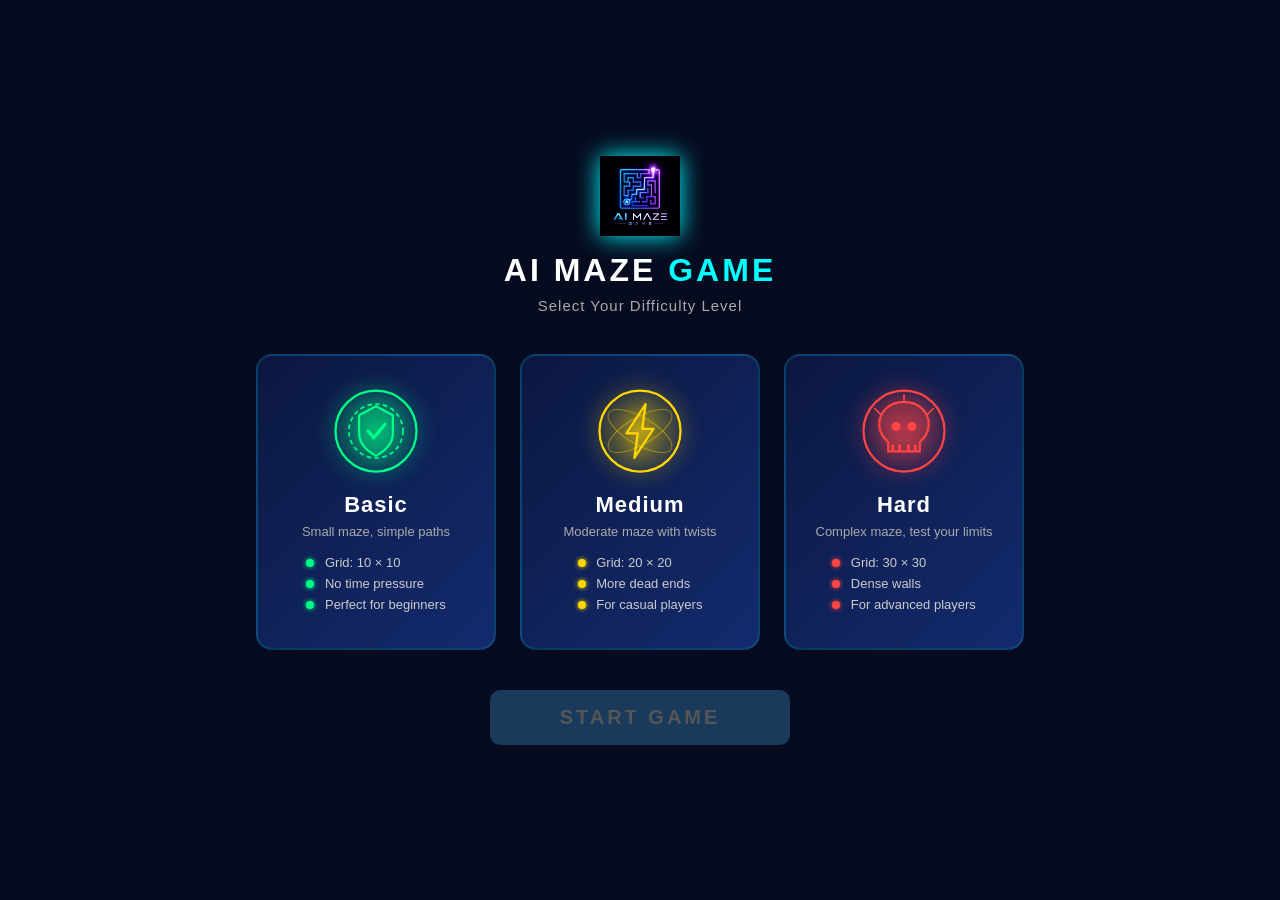
==== OneDrive/Desktop/maze-game/frontend/HTML/difficulty.html @ 6e84e1eb "Add difficulty selection page with custom SVG icons" ====
<!DOCTYPE html>
<html lang="en">
<head>
    <meta charset="UTF-8">
    <meta name="viewport" content="width=device-width, initial-scale=1.0">
    <title>AI Maze Game - Select Difficulty</title>
    <link rel="stylesheet" href="../CSS/difficulty.css">
</head>
<body>

<div class="page">

    <!-- Header -->
    <div class="header">
        <img src="../../images/logo.jpeg" class="logo" alt="AI Maze Game Logo">
        <h1>AI MAZE <span>GAME</span></h1>
        <p class="subtitle">Select Your Difficulty Level</p>
    </div>

    <!-- Difficulty Cards -->
    <div class="levels">

        <!-- BASIC -->
        <div class="level-card" id="basicCard" onclick="selectLevel('basic')">
            <div class="icon basic-icon">
                <svg viewBox="0 0 80 80" xmlns="http://www.w3.org/2000/svg">
                    <defs>
                        <radialGradient id="gBasic" cx="50%" cy="50%" r="50%">
                            <stop offset="0%" stop-color="#00ff88" stop-opacity="0.3"/>
                            <stop offset="100%" stop-color="#00ff88" stop-opacity="0"/>
                        </radialGradient>
                    </defs>
                    <circle cx="40" cy="40" r="36" fill="url(#gBasic)" stroke="#00ff88" stroke-width="2"/>
                    <circle cx="40" cy="40" r="24" fill="none" stroke="#00ff88" stroke-width="1.5" stroke-dasharray="4 3"/>
                    <!-- Shield shape -->
                    <path d="M40 18 L55 26 L55 42 Q55 54 40 62 Q25 54 25 42 L25 26 Z"
                          fill="rgba(0,255,136,0.15)" stroke="#00ff88" stroke-width="2" stroke-linejoin="round"/>
                    <!-- Checkmark -->
                    <path d="M33 40 L38 46 L48 34"
                          fill="none" stroke="#00ff88" stroke-width="3"
                          stroke-linecap="round" stroke-linejoin="round"/>
                </svg>
            </div>
            <h2>Basic</h2>
            <p>Small maze, simple paths</p>
            <ul>
                <li><span class="dot green"></span> Grid: 10 × 10</li>
                <li><span class="dot green"></span> No time pressure</li>
                <li><span class="dot green"></span> Perfect for beginners</li>
            </ul>
        </div>

        <!-- MEDIUM -->
        <div class="level-card" id="mediumCard" onclick="selectLevel('medium')">
            <div class="icon medium-icon">
                <svg viewBox="0 0 80 80" xmlns="http://www.w3.org/2000/svg">
                    <defs>
                        <radialGradient id="gMedium" cx="50%" cy="50%" r="50%">
                            <stop offset="0%" stop-color="#ffd700" stop-opacity="0.3"/>
                            <stop offset="100%" stop-color="#ffd700" stop-opacity="0"/>
                        </radialGradient>
                    </defs>
                    <circle cx="40" cy="40" r="36" fill="url(#gMedium)" stroke="#ffd700" stroke-width="2"/>
                    <!-- Lightning bolt -->
                    <path d="M45 16 L28 42 L38 42 L35 64 L52 38 L42 38 Z"
                          fill="rgba(255,215,0,0.2)" stroke="#ffd700" stroke-width="2"
                          stroke-linejoin="round"/>
                    <!-- Orbit rings -->
                    <ellipse cx="40" cy="40" rx="32" ry="12" fill="none"
                             stroke="#ffd700" stroke-width="1" stroke-opacity="0.4"
                             transform="rotate(-30 40 40)"/>
                    <ellipse cx="40" cy="40" rx="32" ry="12" fill="none"
                             stroke="#ffd700" stroke-width="1" stroke-opacity="0.4"
                             transform="rotate(30 40 40)"/>
                </svg>
            </div>
            <h2>Medium</h2>
            <p>Moderate maze with twists</p>
            <ul>
                <li><span class="dot yellow"></span> Grid: 20 × 20</li>
                <li><span class="dot yellow"></span> More dead ends</li>
                <li><span class="dot yellow"></span> For casual players</li>
            </ul>
        </div>

        <!-- HARD -->
        <div class="level-card" id="hardCard" onclick="selectLevel('hard')">
            <div class="icon hard-icon">
                <svg viewBox="0 0 80 80" xmlns="http://www.w3.org/2000/svg">
                    <defs>
                        <radialGradient id="gHard" cx="50%" cy="50%" r="50%">
                            <stop offset="0%" stop-color="#ff4444" stop-opacity="0.3"/>
                            <stop offset="100%" stop-color="#ff4444" stop-opacity="0"/>
                        </radialGradient>
                    </defs>
                    <circle cx="40" cy="40" r="36" fill="url(#gHard)" stroke="#ff4444" stroke-width="2"/>
                    <!-- Skull-like flame shape -->
                    <path d="M40 14 C26 14 18 24 18 34 C18 42 22 46 26 50
                             L26 58 L54 58 L54 50 C58 46 62 42 62 34
                             C62 24 54 14 40 14 Z"
                          fill="rgba(255,68,68,0.15)" stroke="#ff4444" stroke-width="2"/>
                    <!-- Eyes -->
                    <circle cx="33" cy="36" r="4" fill="#ff4444"/>
                    <circle cx="47" cy="36" r="4" fill="#ff4444"/>
                    <!-- Teeth -->
                    <line x1="30" y1="52" x2="30" y2="58" stroke="#ff4444" stroke-width="2.5"/>
                    <line x1="36" y1="52" x2="36" y2="58" stroke="#ff4444" stroke-width="2.5"/>
                    <line x1="44" y1="52" x2="44" y2="58" stroke="#ff4444" stroke-width="2.5"/>
                    <line x1="50" y1="52" x2="50" y2="58" stroke="#ff4444" stroke-width="2.5"/>
                    <!-- Danger sparks -->
                    <line x1="14" y1="20" x2="20" y2="26" stroke="#ff4444" stroke-width="1.5" stroke-linecap="round"/>
                    <line x1="66" y1="20" x2="60" y2="26" stroke="#ff4444" stroke-width="1.5" stroke-linecap="round"/>
                    <line x1="40" y1="8"  x2="40" y2="14" stroke="#ff4444" stroke-width="1.5" stroke-linecap="round"/>
                </svg>
            </div>
            <h2>Hard</h2>
            <p>Complex maze, test your limits</p>
            <ul>
                <li><span class="dot red"></span> Grid: 30 × 30</li>
                <li><span class="dot red"></span> Dense walls</li>
                <li><span class="dot red"></span> For advanced players</li>
            </ul>
        </div>

    </div>

    <!-- Start Button -->
    <button class="start-btn" id="startBtn" disabled onclick="startGame()">
        START GAME
    </button>

</div>

<script src="../JS/difficulty.js"></script>
</body>
</html>
---- OneDrive/Desktop/maze-game/frontend/CSS/difficulty.css ----
* {
    margin: 0;
    padding: 0;
    box-sizing: border-box;
    font-family: Arial, Helvetica, sans-serif;
}

body {
    background: #060b1f;
    min-height: 100vh;
    display: flex;
    justify-content: center;
    align-items: center;
}

.page {
    width: 100%;
    max-width: 900px;
    padding: 40px 20px;
    display: flex;
    flex-direction: column;
    align-items: center;
    gap: 40px;
}

/* ── Header ── */
.header {
    text-align: center;
}

.logo {
    width: 80px;
    height: auto;
    filter: drop-shadow(0 0 12px cyan);
    animation: zoom 1s ease;
    margin-bottom: 12px;
}

.header h1 {
    color: white;
    font-size: 32px;
    letter-spacing: 3px;
}

.header h1 span {
    color: cyan;
}

.subtitle {
    color: #aaa;
    font-size: 15px;
    margin-top: 8px;
    letter-spacing: 1px;
}

/* ── Level Cards ── */
.levels {
    display: flex;
    gap: 24px;
    justify-content: center;
    flex-wrap: wrap;
}

.level-card {
    background: linear-gradient(135deg, #0b1740, #132b6e);
    border: 2px solid rgba(0, 255, 255, 0.15);
    border-radius: 16px;
    padding: 30px 24px;
    width: 240px;
    text-align: center;
    cursor: pointer;
    transition: transform 0.25s, border-color 0.25s, box-shadow 0.25s;
    animation: fadeUp 0.5s ease both;
}

.level-card:nth-child(1) { animation-delay: 0.1s; }
.level-card:nth-child(2) { animation-delay: 0.2s; }
.level-card:nth-child(3) { animation-delay: 0.3s; }

.level-card:hover {
    transform: translateY(-6px);
    border-color: rgba(0, 255, 255, 0.5);
    box-shadow: 0 8px 24px rgba(0, 255, 255, 0.15);
}

.level-card.selected {
    border-color: cyan;
    box-shadow: 0 0 24px rgba(0, 255, 255, 0.4);
    transform: translateY(-6px);
}

/* individual selected colors */
#basicCard.selected  { border-color: #00ff88; box-shadow: 0 0 24px rgba(0, 255, 136, 0.4); }
#mediumCard.selected { border-color: #ffd700; box-shadow: 0 0 24px rgba(255, 215, 0, 0.4); }
#hardCard.selected   { border-color: #ff4444; box-shadow: 0 0 24px rgba(255, 68, 68, 0.4); }

.icon {
    width: 90px;
    height: 90px;
    margin: 0 auto 16px auto;
    transition: transform 0.3s;
}

.icon svg {
    width: 100%;
    height: 100%;
}

.basic-icon  { filter: drop-shadow(0 0 10px #00ff88); }
.medium-icon { filter: drop-shadow(0 0 10px #ffd700); }
.hard-icon   { filter: drop-shadow(0 0 10px #ff4444); }

.level-card:hover .icon {
    transform: scale(1.12) rotate(3deg);
}

/* Bullet dots */
.dot {
    display: inline-block;
    width: 8px;
    height: 8px;
    border-radius: 50%;
    margin-right: 7px;
    vertical-align: middle;
}
.dot.green  { background: #00ff88; box-shadow: 0 0 5px #00ff88; }
.dot.yellow { background: #ffd700; box-shadow: 0 0 5px #ffd700; }
.dot.red    { background: #ff4444; box-shadow: 0 0 5px #ff4444; }

.level-card h2 {
    color: white;
    font-size: 22px;
    margin-bottom: 6px;
    letter-spacing: 1px;
}

.level-card p {
    color: #aaa;
    font-size: 13px;
    margin-bottom: 16px;
}

.level-card ul {
    list-style: none;
    text-align: left;
    display: inline-block;
}

.level-card ul li {
    color: #ccc;
    font-size: 13px;
    margin-bottom: 6px;
}

/* ── Start Button ── */
.start-btn {
    padding: 16px 70px;
    font-size: 20px;
    font-weight: bold;
    letter-spacing: 3px;
    background: cyan;
    color: black;
    border: none;
    border-radius: 10px;
    cursor: pointer;
    transition: 0.3s;
    animation: fadeUp 0.5s ease 0.4s both;
}

.start-btn:hover:not(:disabled) {
    background: #00d5ff;
    box-shadow: 0 0 24px cyan;
    transform: scale(1.05);
}

.start-btn:disabled {
    background: #1a3a5c;
    color: #555;
    cursor: not-allowed;
    box-shadow: none;
}

/* ── Animations ── */
@keyframes zoom {
    from { transform: scale(0.5); opacity: 0; }
    to   { transform: scale(1);   opacity: 1; }
}

@keyframes fadeUp {
    from { opacity: 0; transform: translateY(24px); }
    to   { opacity: 1; transform: translateY(0); }
}
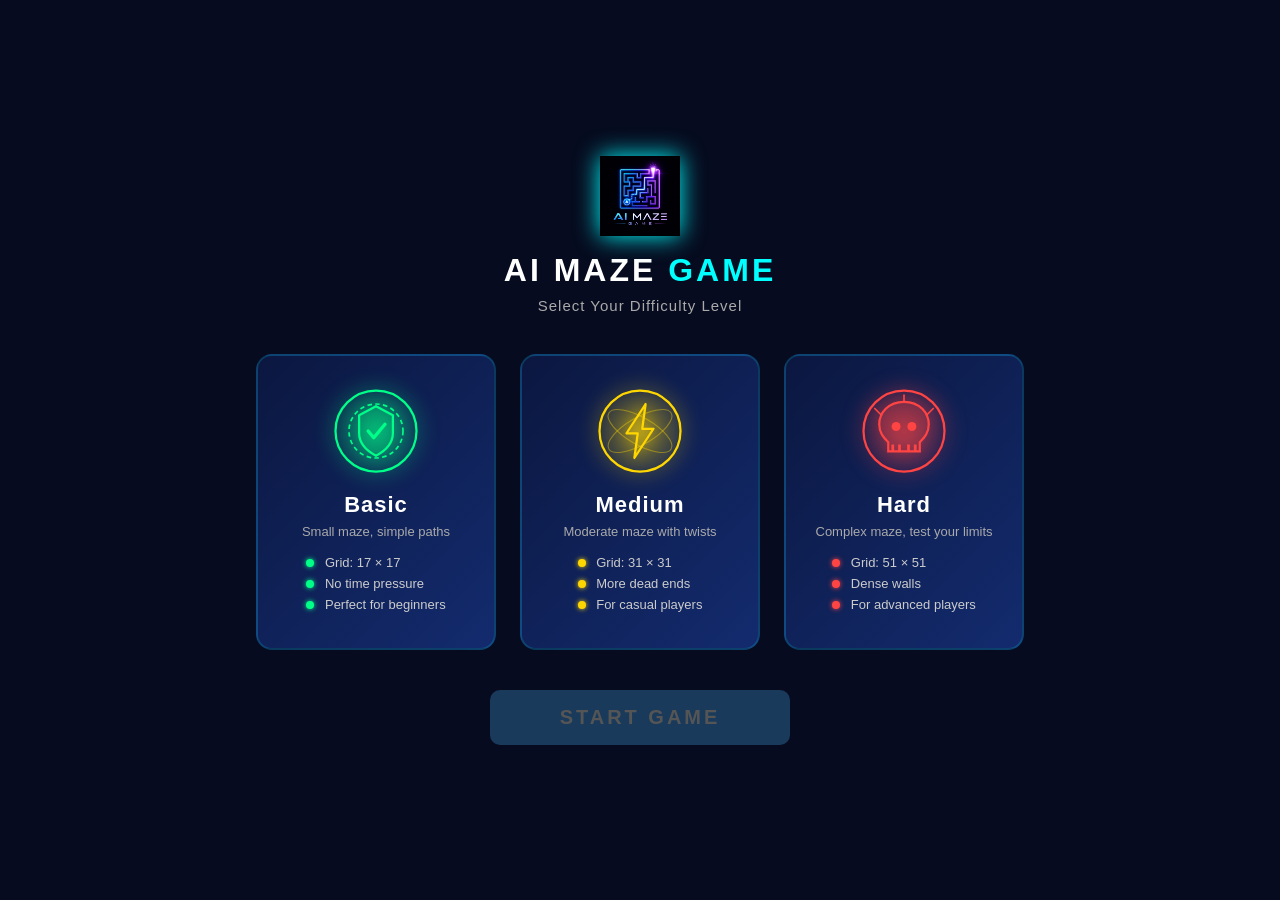
==== commit c8ac595a: "Fix maze sizes per difficulty - Basic 8x8, Medium 15x15, Hard 25x25 with responsive canvas" ====
--- a/OneDrive/Desktop/maze-game/frontend/HTML/difficulty.html
+++ b/OneDrive/Desktop/maze-game/frontend/HTML/difficulty.html
@@ -44,7 +44,7 @@
             <h2>Basic</h2>
             <p>Small maze, simple paths</p>
             <ul>
-                <li><span class="dot green"></span> Grid: 10 × 10</li>
+                <li><span class="dot green"></span> Grid: 17 × 17</li>
                 <li><span class="dot green"></span> No time pressure</li>
                 <li><span class="dot green"></span> Perfect for beginners</li>
             </ul>
@@ -77,7 +77,7 @@
             <h2>Medium</h2>
             <p>Moderate maze with twists</p>
             <ul>
-                <li><span class="dot yellow"></span> Grid: 20 × 20</li>
+                <li><span class="dot yellow"></span> Grid: 31 × 31</li>
                 <li><span class="dot yellow"></span> More dead ends</li>
                 <li><span class="dot yellow"></span> For casual players</li>
             </ul>
@@ -116,7 +116,7 @@
             <h2>Hard</h2>
             <p>Complex maze, test your limits</p>
             <ul>
-                <li><span class="dot red"></span> Grid: 30 × 30</li>
+                <li><span class="dot red"></span> Grid: 51 × 51</li>
                 <li><span class="dot red"></span> Dense walls</li>
                 <li><span class="dot red"></span> For advanced players</li>
             </ul>
